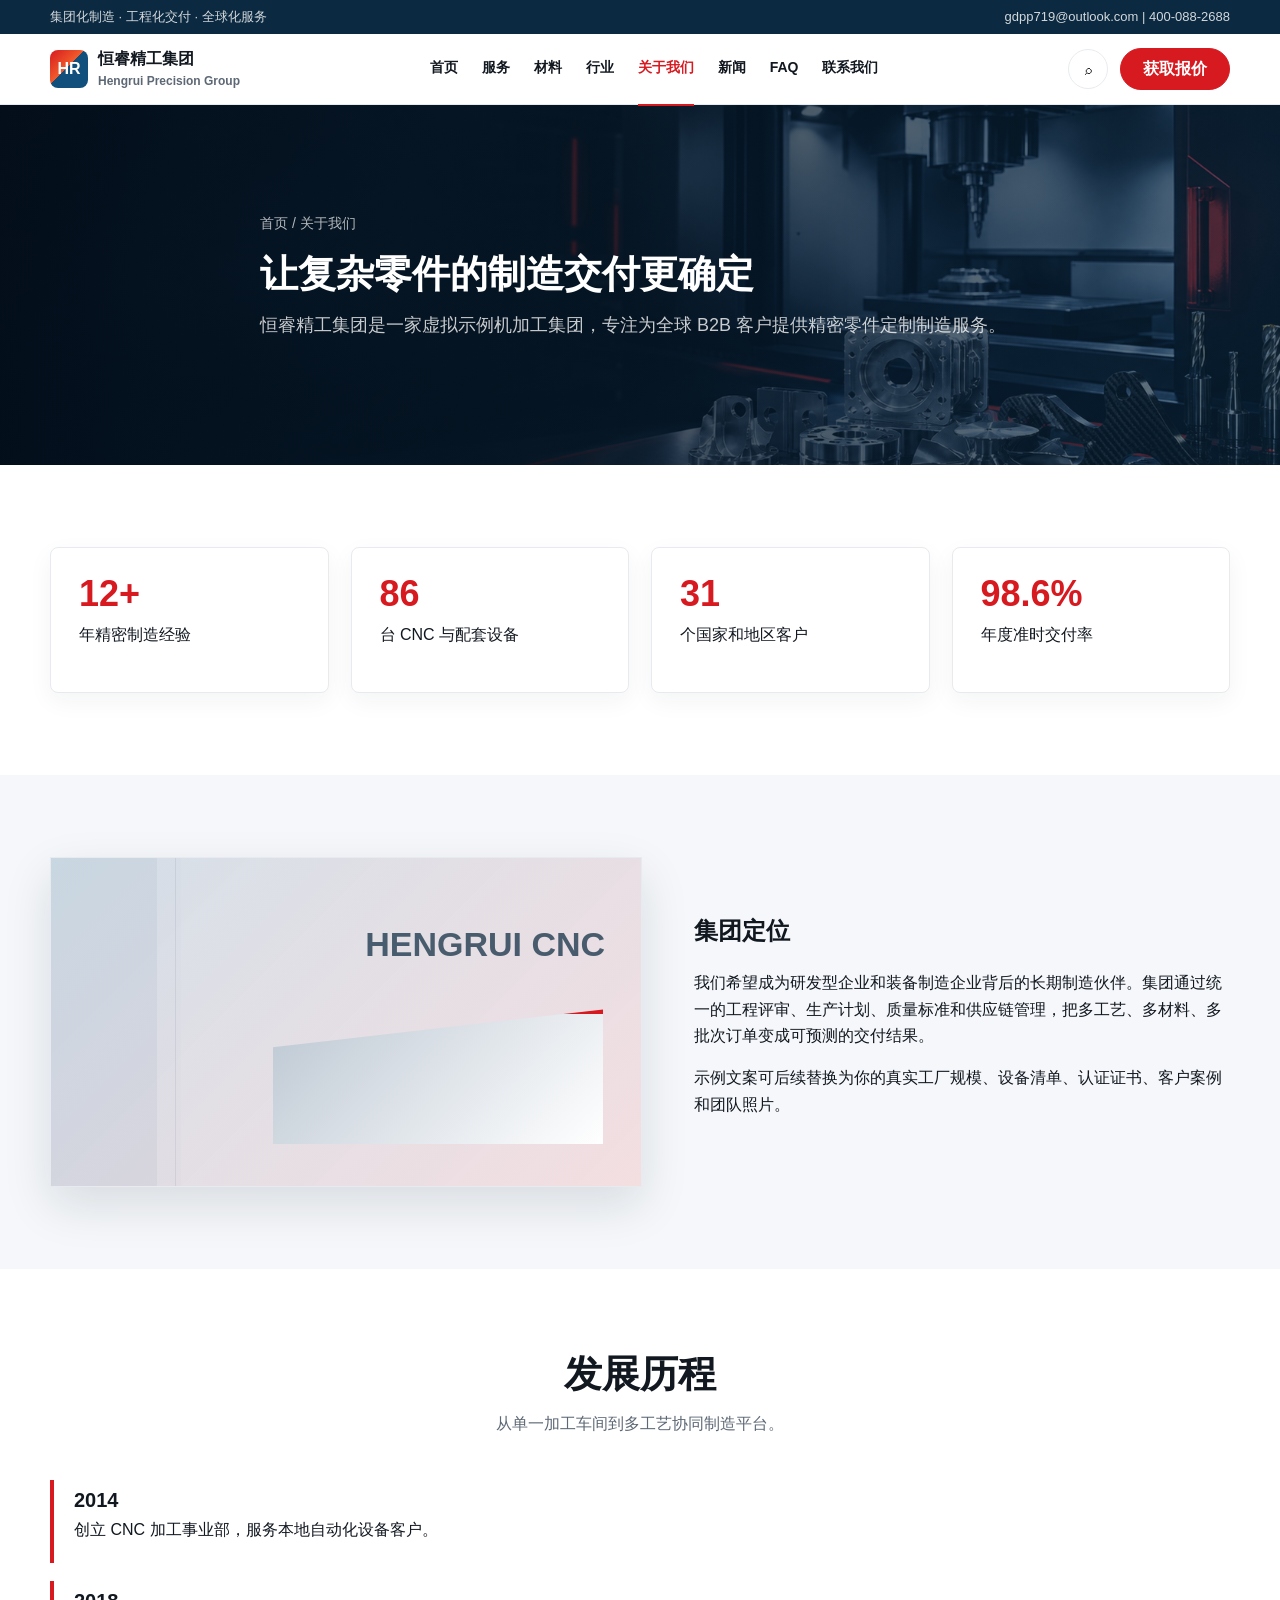
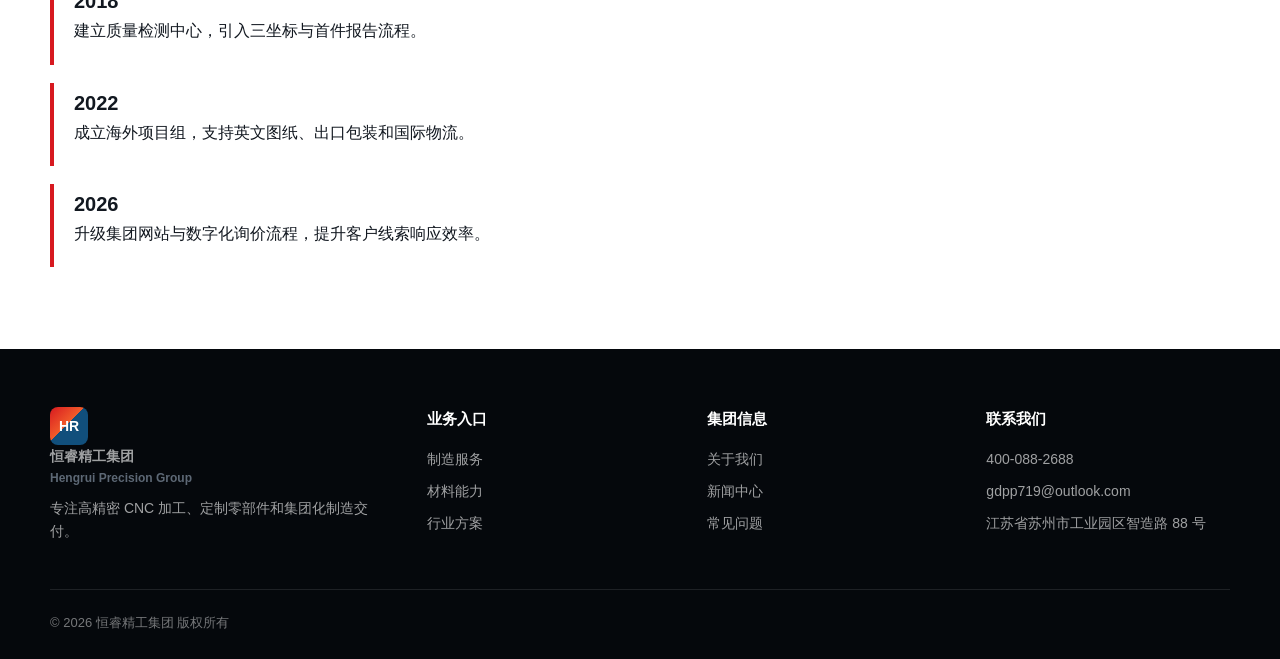
==== about.html @ 9d96287d "Add files via upload" ====
<!doctype html><html lang="zh-CN"><head><meta charset="utf-8"><meta name="viewport" content="width=device-width, initial-scale=1"><title>关于我们 | 恒睿精工集团</title><link rel="stylesheet" href="styles.css"></head><body>
<div class="topbar"><div class="container"><span>集团化制造 · 工程化交付 · 全球化服务</span><span>gdpp719@outlook.com | 400-088-2688</span></div></div>
<header class="site-header"><nav class="container nav"><a class="brand" href="index.html"><span class="brand-mark">HR</span><span>恒睿精工集团<small>Hengrui Precision Group</small></span></a><div class="nav-links"><a href="index.html">首页</a><a href="services.html">服务</a><a href="materials.html">材料</a><a href="industries.html">行业</a><a class="active" href="about.html">关于我们</a><a href="news.html">新闻</a><a href="faq.html">FAQ</a><a href="contact.html">联系我们</a></div><div class="nav-actions"><button class="icon-btn" aria-label="搜索">⌕</button><a class="btn" href="contact.html">获取报价</a><button class="menu-toggle" aria-label="菜单">☰</button></div></nav></header>
<main><section class="page-hero"><div class="container page-intro"><div class="crumb">首页 / 关于我们</div><h1>让复杂零件的制造交付更确定</h1><p>恒睿精工集团是一家虚拟示例机加工集团，专注为全球 B2B 客户提供精密零件定制制造服务。</p></div></section>
<section class="section"><div class="container metric-grid"><div class="metric"><strong>12+</strong><p>年精密制造经验</p></div><div class="metric"><strong>86</strong><p>台 CNC 与配套设备</p></div><div class="metric"><strong>31</strong><p>个国家和地区客户</p></div><div class="metric"><strong>98.6%</strong><p>年度准时交付率</p></div></div></section>
<section class="section soft"><div class="container split"><div class="factory-panel"></div><div><h2>集团定位</h2><p>我们希望成为研发型企业和装备制造企业背后的长期制造伙伴。集团通过统一的工程评审、生产计划、质量标准和供应链管理，把多工艺、多材料、多批次订单变成可预测的交付结果。</p><p>示例文案可后续替换为你的真实工厂规模、设备清单、认证证书、客户案例和团队照片。</p></div></div></section>
<section class="section"><div class="container"><div class="section-head"><h2>发展历程</h2><p>从单一加工车间到多工艺协同制造平台。</p></div><div class="timeline"><div class="timeline-item"><strong>2014</strong><p>创立 CNC 加工事业部，服务本地自动化设备客户。</p></div><div class="timeline-item"><strong>2018</strong><p>建立质量检测中心，引入三坐标与首件报告流程。</p></div><div class="timeline-item"><strong>2022</strong><p>成立海外项目组，支持英文图纸、出口包装和国际物流。</p></div><div class="timeline-item"><strong>2026</strong><p>升级集团网站与数字化询价流程，提升客户线索响应效率。</p></div></div></div></section></main>
<footer class="site-footer"><div class="container footer-grid"><div><a class="brand" href="index.html"><span class="brand-mark">HR</span><span>恒睿精工集团<small>Hengrui Precision Group</small></span></a><p>专注高精密 CNC 加工、定制零部件和集团化制造交付。</p></div><div><h3>业务入口</h3><a href="services.html">制造服务</a><a href="materials.html">材料能力</a><a href="industries.html">行业方案</a></div><div><h3>集团信息</h3><a href="about.html">关于我们</a><a href="news.html">新闻中心</a><a href="faq.html">常见问题</a></div><div><h3>联系我们</h3><p>400-088-2688</p><p>gdpp719@outlook.com</p><p>江苏省苏州市工业园区智造路 88 号</p></div></div><div class="container copyright">© 2026 恒睿精工集团 版权所有</div></footer><script src="script.js"></script></body></html>
---- styles.css ----
:root {
  --ink: #121820;
  --muted: #5d6875;
  --line: #e7ebef;
  --soft: #f5f7fa;
  --navy: #0b2940;
  --blue: #114f7c;
  --red: #d71920;
  --red-dark: #a90f15;
  --white: #fff;
  --shadow: 0 18px 45px rgba(15, 31, 45, .12);
}

* { box-sizing: border-box; }
html { scroll-behavior: smooth; }
body {
  margin: 0;
  color: var(--ink);
  font-family: Arial, "Microsoft YaHei", "PingFang SC", sans-serif;
  background: var(--white);
  line-height: 1.65;
}

a { color: inherit; text-decoration: none; }
img { max-width: 100%; display: block; }
.container { width: min(1180px, calc(100% - 40px)); margin: 0 auto; }

.topbar {
  background: var(--navy);
  color: rgba(255,255,255,.82);
  font-size: 13px;
}
.topbar .container {
  min-height: 34px;
  display: flex;
  align-items: center;
  justify-content: space-between;
  gap: 18px;
}

.site-header {
  position: sticky;
  top: 0;
  z-index: 20;
  background: rgba(255,255,255,.96);
  backdrop-filter: blur(14px);
  border-bottom: 1px solid var(--line);
}
.nav {
  height: 70px;
  display: flex;
  align-items: center;
  justify-content: space-between;
  gap: 24px;
}
.brand {
  display: flex;
  align-items: center;
  gap: 10px;
  font-weight: 800;
  letter-spacing: 0;
}
.brand-mark {
  width: 38px;
  height: 38px;
  display: grid;
  place-items: center;
  color: #fff;
  background: linear-gradient(135deg, var(--red), #f15b2a 45%, var(--blue) 46%);
  border-radius: 8px;
  font-weight: 900;
}
.brand small { display: block; color: var(--muted); font-size: 12px; font-weight: 600; }
.nav-links {
  display: flex;
  align-items: center;
  gap: 24px;
  font-size: 14px;
  font-weight: 700;
}
.nav-links a { padding: 24px 0; border-bottom: 2px solid transparent; }
.nav-links a:hover, .nav-links a.active { color: var(--red); border-color: var(--red); }
.nav-actions { display: flex; align-items: center; gap: 12px; }
.icon-btn, .menu-toggle {
  width: 40px;
  height: 40px;
  border: 1px solid var(--line);
  background: #fff;
  border-radius: 50%;
  display: grid;
  place-items: center;
  cursor: pointer;
}
.menu-toggle { display: none; }
.btn {
  display: inline-flex;
  align-items: center;
  justify-content: center;
  min-height: 42px;
  padding: 0 22px;
  border-radius: 999px;
  background: var(--red);
  color: #fff;
  border: 1px solid var(--red);
  font-weight: 800;
  cursor: pointer;
  transition: .2s ease;
}
.btn:hover { background: var(--red-dark); border-color: var(--red-dark); transform: translateY(-1px); }
.btn.secondary { background: transparent; color: #fff; border-color: rgba(255,255,255,.55); }
.btn.light { background: #fff; color: var(--red); border-color: #fff; }

.hero {
  min-height: 560px;
  color: #fff;
  position: relative;
  overflow: hidden;
  background:
    linear-gradient(90deg, rgba(3,14,26,.94), rgba(3,14,26,.74) 43%, rgba(3,14,26,.25)),
    url("assets/hero-cnc.png") center / cover no-repeat;
}
.hero .container {
  min-height: 560px;
  display: grid;
  align-items: center;
}
.hero-copy { max-width: 620px; padding: 50px 0 76px; }
.eyebrow {
  color: var(--red);
  text-transform: uppercase;
  font-weight: 900;
  font-size: 13px;
  letter-spacing: .08em;
}
h1, h2, h3, p { margin-top: 0; }
h1 {
  font-size: clamp(36px, 5vw, 64px);
  line-height: 1.08;
  margin-bottom: 22px;
  letter-spacing: 0;
}
.hero p { color: rgba(255,255,255,.82); font-size: 18px; max-width: 560px; }
.hero-actions { display: flex; flex-wrap: wrap; gap: 14px; margin-top: 28px; }

.section { padding: 82px 0; }
.section.soft { background: var(--soft); }
.section.dark {
  background: linear-gradient(135deg, var(--navy), #155b86);
  color: #fff;
}
.section-head {
  max-width: 780px;
  margin: 0 auto 42px;
  text-align: center;
}
.section-head h2, .page-intro h1 { font-size: clamp(28px, 3vw, 42px); line-height: 1.2; margin-bottom: 14px; }
.section-head p, .page-intro p { color: var(--muted); }
.section.dark .section-head p { color: rgba(255,255,255,.76); }

.split {
  display: grid;
  grid-template-columns: 1.05fr .95fr;
  gap: 52px;
  align-items: center;
}
.factory-panel {
  min-height: 330px;
  background:
    linear-gradient(135deg, rgba(17,79,124,.15), rgba(215,25,32,.12)),
    linear-gradient(90deg, #e9eef3 0 18%, transparent 18% 22%, #f7f9fb 22%),
    repeating-linear-gradient(90deg, rgba(11,41,64,.08) 0 1px, transparent 1px 62px);
  border: 1px solid var(--line);
  box-shadow: var(--shadow);
  position: relative;
  overflow: hidden;
}
.factory-panel::before {
  content: "HENGRUI CNC";
  position: absolute;
  right: 36px;
  top: 58px;
  color: rgba(11,41,64,.72);
  font-size: 34px;
  font-weight: 900;
}
.factory-panel::after {
  content: "";
  position: absolute;
  inset: auto 38px 42px auto;
  width: 56%;
  height: 130px;
  background: linear-gradient(135deg, #bdc8d3, #fff);
  clip-path: polygon(0 28%, 100% 0, 100% 100%, 0 100%);
  border-top: 5px solid var(--red);
}

.feature-row, .cap-grid, .material-grid, .news-grid, .metric-grid, .industry-grid {
  display: grid;
  gap: 22px;
}
.feature-row { grid-template-columns: repeat(4, 1fr); margin-top: 38px; }
.cap-grid, .material-grid { grid-template-columns: repeat(3, 1fr); }
.news-grid { grid-template-columns: repeat(4, 1fr); }
.metric-grid { grid-template-columns: repeat(4, 1fr); }
.industry-grid { grid-template-columns: repeat(3, 1fr); }

.feature, .cap-card, .material-card, .news-card, .metric, .industry-card, .contact-card, .form-card {
  background: #fff;
  border: 1px solid var(--line);
  border-radius: 8px;
  box-shadow: 0 8px 24px rgba(20, 32, 44, .05);
}
.feature { text-align: center; padding: 24px 18px; }
.feature .symbol, .cap-icon {
  width: 62px;
  height: 62px;
  border-radius: 50%;
  background: var(--blue);
  color: #fff;
  display: grid;
  place-items: center;
  margin: 0 auto 16px;
  font-size: 28px;
  font-weight: 900;
}
.feature h3, .cap-card h3, .material-card h3, .news-card h3, .industry-card h3 { font-size: 18px; margin-bottom: 8px; }
.feature p, .cap-card p, .material-card p, .news-card p, .industry-card p, .contact-card p { color: var(--muted); font-size: 14px; margin-bottom: 0; }

.cap-card { padding: 34px 24px; text-align: center; }
.process {
  display: grid;
  grid-template-columns: repeat(5, 1fr);
  gap: 18px;
}
.process-step {
  background: #fff;
  color: var(--ink);
  border-top: 4px solid var(--red);
  padding: 24px 18px;
  min-height: 132px;
}
.process-step strong { display: block; margin-bottom: 8px; }
.process-step span { color: var(--muted); font-size: 13px; }

.material-card, .news-card, .industry-card { overflow: hidden; }
.visual {
  height: 190px;
  background: linear-gradient(135deg, #dfe7ee, #fff);
  position: relative;
}
.visual.part-a::before, .visual.part-b::before, .visual.part-c::before, .visual.part-d::before, .visual.part-e::before, .visual.part-f::before {
  content: "";
  position: absolute;
  inset: 34px;
  background: linear-gradient(145deg, #f8fbfd, #9aa8b5);
  box-shadow: inset -12px -12px 18px rgba(0,0,0,.12), 0 12px 24px rgba(11,41,64,.16);
}
.visual.part-a::before { border-radius: 16px; clip-path: polygon(8% 20%, 92% 8%, 86% 78%, 16% 92%); }
.visual.part-b::before { border-radius: 50%; }
.visual.part-c::before { clip-path: polygon(2% 44%, 38% 20%, 50% 4%, 61% 23%, 98% 43%, 63% 56%, 80% 96%, 50% 72%, 20% 96%, 37% 56%); }
.visual.part-d::before { border-radius: 45% 45% 18% 18%; }
.visual.part-e::before { clip-path: polygon(50% 0, 61% 35%, 98% 35%, 68% 56%, 80% 96%, 50% 72%, 20% 96%, 32% 56%, 2% 35%, 39% 35%); }
.visual.part-f::before { border-radius: 12px 42px 12px 42px; }
.material-card .body, .news-card .body, .industry-card .body { padding: 20px; }

.industry-band {
  display: grid;
  grid-template-columns: .8fr 1.2fr;
  gap: 46px;
  align-items: center;
}
.industry-list { display: grid; gap: 12px; }
.industry-list a {
  display: flex;
  align-items: center;
  gap: 12px;
  padding: 13px 16px;
  background: #fff;
  border: 1px solid var(--line);
  font-weight: 800;
}
.mosaic {
  display: grid;
  grid-template-columns: repeat(2, 1fr);
  gap: 12px;
}
.mosaic div {
  aspect-ratio: 16/10;
  background:
    linear-gradient(135deg, rgba(11,41,64,.25), rgba(215,25,32,.08)),
    repeating-linear-gradient(45deg, #d9e1e8 0 9px, #f7f9fb 9px 18px);
}

.page-hero {
  min-height: 360px;
  color: #fff;
  background:
    linear-gradient(90deg, rgba(3,14,26,.9), rgba(11,41,64,.62)),
    url("assets/hero-cnc.png") center / cover no-repeat;
  display: grid;
  align-items: center;
}
.page-intro { max-width: 760px; padding: 70px 0; }
.page-intro p { color: rgba(255,255,255,.78); font-size: 18px; }
.crumb { color: rgba(255,255,255,.7); font-size: 14px; margin-bottom: 16px; }

.metric { padding: 28px; }
.metric strong { display: block; color: var(--red); font-size: 36px; line-height: 1; margin-bottom: 10px; }
.timeline { display: grid; gap: 18px; }
.timeline-item { border-left: 4px solid var(--red); padding: 4px 0 4px 20px; }
.timeline-item strong { display: block; font-size: 20px; }

.faq-item { border-bottom: 1px solid var(--line); }
.faq-question {
  width: 100%;
  padding: 22px 0;
  border: 0;
  background: transparent;
  display: flex;
  justify-content: space-between;
  align-items: center;
  text-align: left;
  font-size: 16px;
  font-weight: 800;
  cursor: pointer;
}
.faq-answer { display: none; color: var(--muted); padding: 0 38px 22px 0; }
.faq-item.open .faq-answer { display: block; }

.contact-layout {
  display: grid;
  grid-template-columns: .9fr 1.1fr;
  gap: 32px;
}
.contact-card, .form-card { padding: 28px; }
.contact-card + .contact-card { margin-top: 18px; }
.form-grid { display: grid; grid-template-columns: repeat(2, 1fr); gap: 18px; }
label { display: block; font-weight: 800; font-size: 14px; margin-bottom: 8px; }
input, select, textarea {
  width: 100%;
  border: 1px solid var(--line);
  border-radius: 6px;
  padding: 13px 14px;
  font: inherit;
  background: #fff;
}
textarea { min-height: 132px; resize: vertical; }
.full { grid-column: 1 / -1; }
.form-note { color: var(--muted); font-size: 13px; margin: 14px 0 0; }
.lead-actions { display: flex; flex-wrap: wrap; gap: 12px; margin-top: 18px; }
.success {
  display: none;
  margin-top: 18px;
  padding: 12px 14px;
  background: #eef8f1;
  color: #1d6b36;
  border: 1px solid #cdebd4;
}

.cta-strip {
  background: var(--blue);
  color: #fff;
  padding: 34px 0;
}
.cta-strip .container {
  display: flex;
  align-items: center;
  justify-content: space-between;
  gap: 24px;
}
.cta-strip p { margin-bottom: 0; color: rgba(255,255,255,.78); }

.site-footer {
  background: #05080c;
  color: #fff;
  padding: 58px 0 26px;
}
.footer-grid {
  display: grid;
  grid-template-columns: 1.4fr repeat(3, 1fr);
  gap: 36px;
}
.footer-grid h3 { font-size: 15px; margin-bottom: 16px; }
.footer-grid a, .footer-grid p { color: rgba(255,255,255,.62); font-size: 14px; display: block; margin: 0 0 9px; }
.copyright {
  margin-top: 36px;
  padding-top: 22px;
  border-top: 1px solid rgba(255,255,255,.1);
  color: rgba(255,255,255,.45);
  font-size: 13px;
}

@media (max-width: 920px) {
  .menu-toggle { display: grid; }
  .nav-links {
    position: absolute;
    left: 0;
    right: 0;
    top: 70px;
    display: none;
    padding: 10px 20px 22px;
    background: #fff;
    border-bottom: 1px solid var(--line);
    flex-direction: column;
    align-items: flex-start;
    gap: 0;
  }
  .nav-links.open { display: flex; }
  .nav-links a { width: 100%; padding: 14px 0; }
  .nav-actions .btn { display: none; }
  .split, .industry-band, .contact-layout { grid-template-columns: 1fr; }
  .feature-row, .cap-grid, .material-grid, .news-grid, .metric-grid, .industry-grid, .process {
    grid-template-columns: repeat(2, 1fr);
  }
}

@media (max-width: 620px) {
  .container { width: min(100% - 28px, 1180px); }
  .topbar .container { justify-content: center; text-align: center; }
  .topbar span:last-child { display: none; }
  .hero, .hero .container { min-height: 520px; }
  .hero-copy { padding: 46px 0; }
  .section { padding: 58px 0; }
  .feature-row, .cap-grid, .material-grid, .news-grid, .metric-grid, .industry-grid, .process, .form-grid {
    grid-template-columns: 1fr;
  }
  .cta-strip .container { align-items: flex-start; flex-direction: column; }
  .footer-grid { grid-template-columns: 1fr; }
}
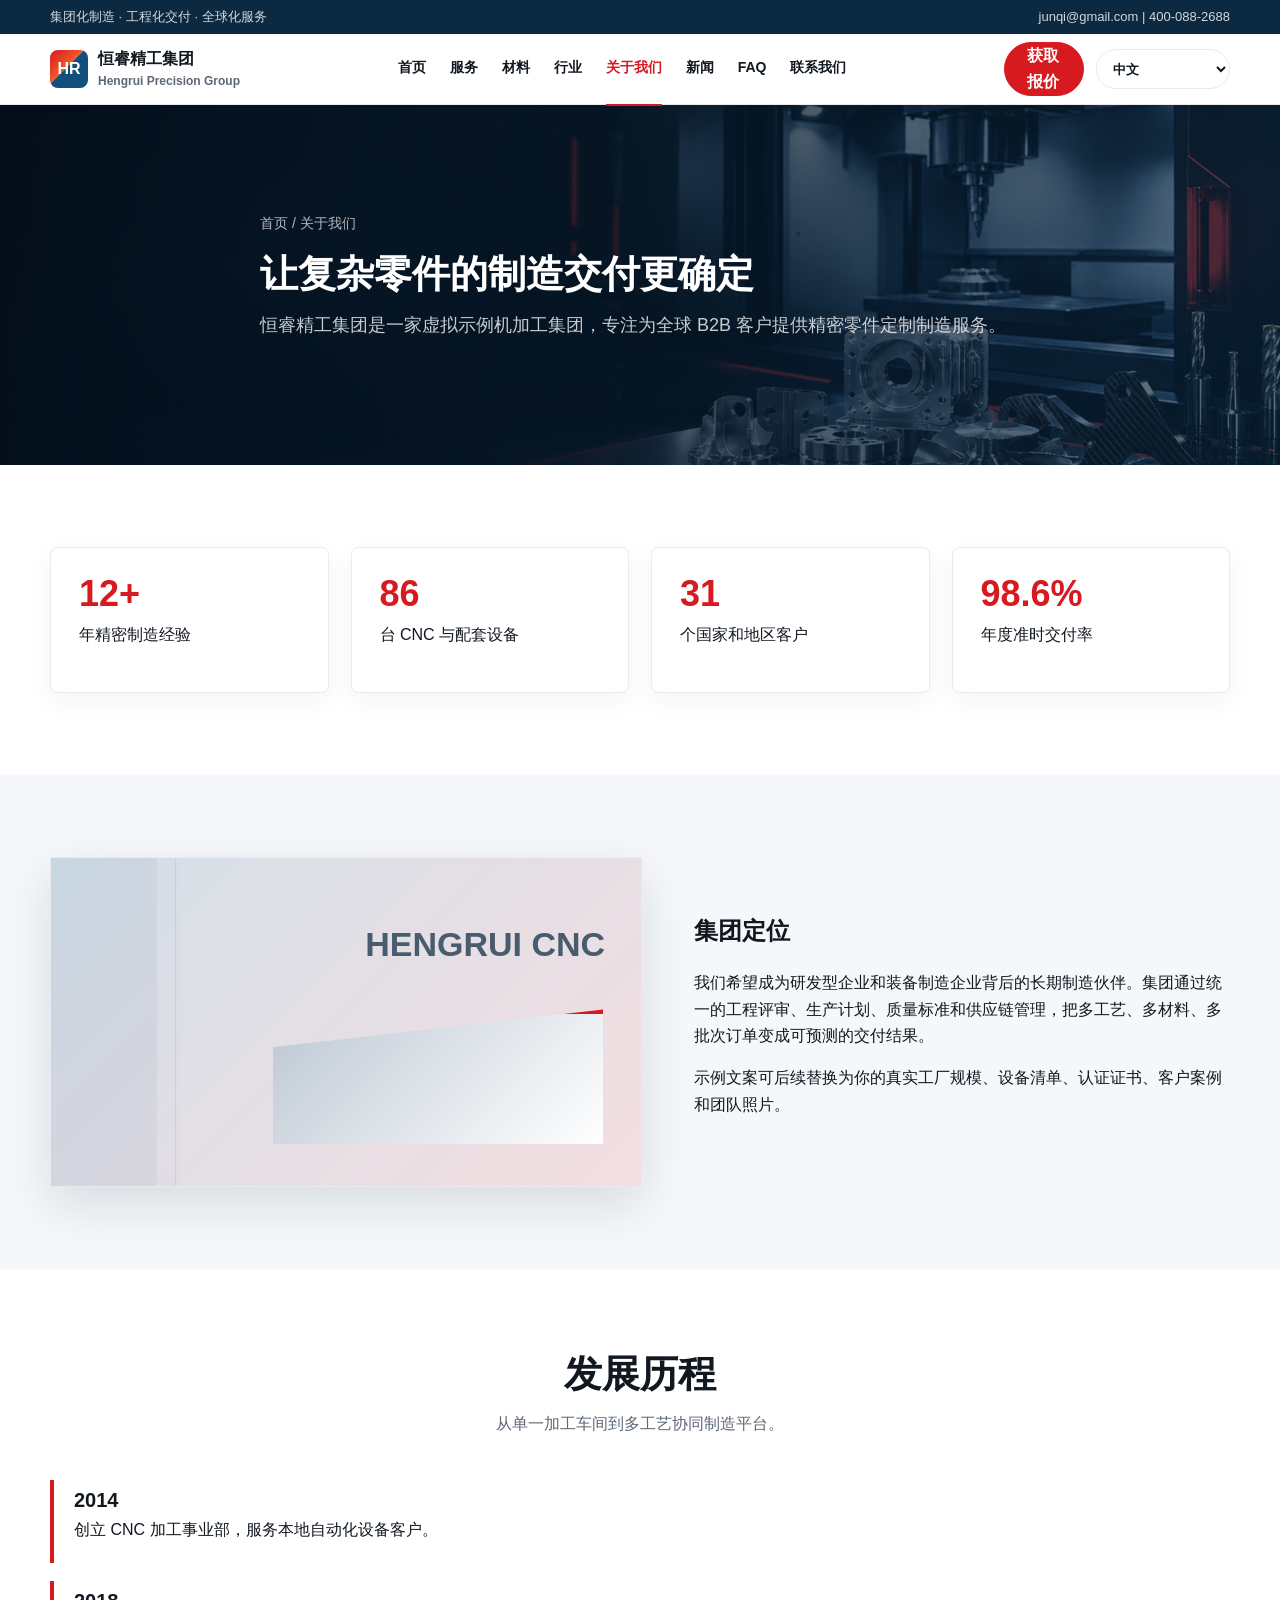
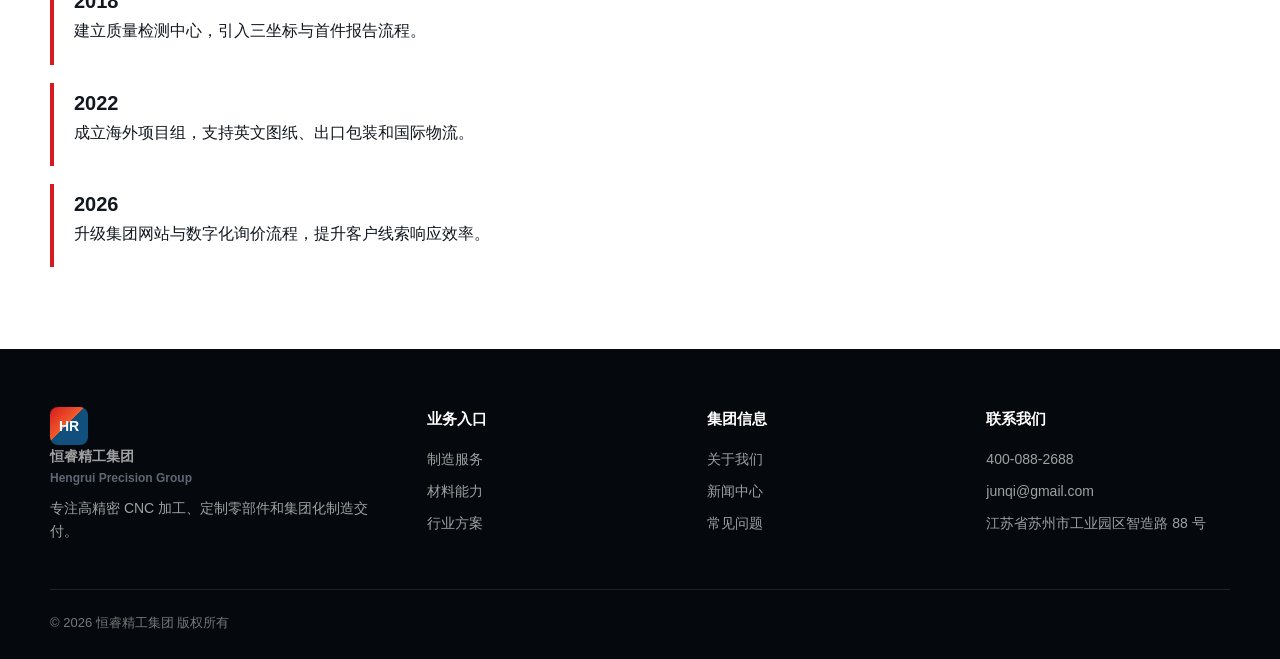
==== commit 447496fb: "Add files via upload" ====
--- a/about.html
+++ b/about.html
@@ -1,8 +1,8 @@
 <!doctype html><html lang="zh-CN"><head><meta charset="utf-8"><meta name="viewport" content="width=device-width, initial-scale=1"><title>关于我们 | 恒睿精工集团</title><link rel="stylesheet" href="styles.css"></head><body>
-<div class="topbar"><div class="container"><span>集团化制造 · 工程化交付 · 全球化服务</span><span>gdpp719@outlook.com | 400-088-2688</span></div></div>
-<header class="site-header"><nav class="container nav"><a class="brand" href="index.html"><span class="brand-mark">HR</span><span>恒睿精工集团<small>Hengrui Precision Group</small></span></a><div class="nav-links"><a href="index.html">首页</a><a href="services.html">服务</a><a href="materials.html">材料</a><a href="industries.html">行业</a><a class="active" href="about.html">关于我们</a><a href="news.html">新闻</a><a href="faq.html">FAQ</a><a href="contact.html">联系我们</a></div><div class="nav-actions"><button class="icon-btn" aria-label="搜索">⌕</button><a class="btn" href="contact.html">获取报价</a><button class="menu-toggle" aria-label="菜单">☰</button></div></nav></header>
+<div class="topbar"><div class="container"><span>集团化制造 · 工程化交付 · 全球化服务</span><span>junqi@gmail.com | 400-088-2688</span></div></div>
+<header class="site-header"><nav class="container nav"><a class="brand" href="index.html"><span class="brand-mark">HR</span><span>恒睿精工集团<small>Hengrui Precision Group</small></span></a><div class="nav-links"><a href="index.html">首页</a><a href="services.html">服务</a><a href="materials.html">材料</a><a href="industries.html">行业</a><a class="active" href="about.html">关于我们</a><a href="news.html">新闻</a><a href="faq.html">FAQ</a><a href="contact.html">联系我们</a></div><div class="nav-actions"><a class="btn" href="contact.html">获取报价</a><select class="language-select" aria-label="Language"><option value="zh">中文</option><option value="en">English</option><option value="ko">한국어</option><option value="ja">日本語</option><option value="es">Español</option></select><button class="menu-toggle" aria-label="菜单">☰</button></div></nav></header>
 <main><section class="page-hero"><div class="container page-intro"><div class="crumb">首页 / 关于我们</div><h1>让复杂零件的制造交付更确定</h1><p>恒睿精工集团是一家虚拟示例机加工集团，专注为全球 B2B 客户提供精密零件定制制造服务。</p></div></section>
 <section class="section"><div class="container metric-grid"><div class="metric"><strong>12+</strong><p>年精密制造经验</p></div><div class="metric"><strong>86</strong><p>台 CNC 与配套设备</p></div><div class="metric"><strong>31</strong><p>个国家和地区客户</p></div><div class="metric"><strong>98.6%</strong><p>年度准时交付率</p></div></div></section>
 <section class="section soft"><div class="container split"><div class="factory-panel"></div><div><h2>集团定位</h2><p>我们希望成为研发型企业和装备制造企业背后的长期制造伙伴。集团通过统一的工程评审、生产计划、质量标准和供应链管理，把多工艺、多材料、多批次订单变成可预测的交付结果。</p><p>示例文案可后续替换为你的真实工厂规模、设备清单、认证证书、客户案例和团队照片。</p></div></div></section>
 <section class="section"><div class="container"><div class="section-head"><h2>发展历程</h2><p>从单一加工车间到多工艺协同制造平台。</p></div><div class="timeline"><div class="timeline-item"><strong>2014</strong><p>创立 CNC 加工事业部，服务本地自动化设备客户。</p></div><div class="timeline-item"><strong>2018</strong><p>建立质量检测中心，引入三坐标与首件报告流程。</p></div><div class="timeline-item"><strong>2022</strong><p>成立海外项目组，支持英文图纸、出口包装和国际物流。</p></div><div class="timeline-item"><strong>2026</strong><p>升级集团网站与数字化询价流程，提升客户线索响应效率。</p></div></div></div></section></main>
-<footer class="site-footer"><div class="container footer-grid"><div><a class="brand" href="index.html"><span class="brand-mark">HR</span><span>恒睿精工集团<small>Hengrui Precision Group</small></span></a><p>专注高精密 CNC 加工、定制零部件和集团化制造交付。</p></div><div><h3>业务入口</h3><a href="services.html">制造服务</a><a href="materials.html">材料能力</a><a href="industries.html">行业方案</a></div><div><h3>集团信息</h3><a href="about.html">关于我们</a><a href="news.html">新闻中心</a><a href="faq.html">常见问题</a></div><div><h3>联系我们</h3><p>400-088-2688</p><p>gdpp719@outlook.com</p><p>江苏省苏州市工业园区智造路 88 号</p></div></div><div class="container copyright">© 2026 恒睿精工集团 版权所有</div></footer><script src="script.js"></script></body></html>
+<footer class="site-footer"><div class="container footer-grid"><div><a class="brand" href="index.html"><span class="brand-mark">HR</span><span>恒睿精工集团<small>Hengrui Precision Group</small></span></a><p>专注高精密 CNC 加工、定制零部件和集团化制造交付。</p></div><div><h3>业务入口</h3><a href="services.html">制造服务</a><a href="materials.html">材料能力</a><a href="industries.html">行业方案</a></div><div><h3>集团信息</h3><a href="about.html">关于我们</a><a href="news.html">新闻中心</a><a href="faq.html">常见问题</a></div><div><h3>联系我们</h3><p>400-088-2688</p><p>junqi@gmail.com</p><p>江苏省苏州市工业园区智造路 88 号</p></div></div><div class="container copyright">© 2026 恒睿精工集团 版权所有</div></footer><script src="script.js"></script></body></html>
--- a/styles.css
+++ b/styles.css
@@ -81,6 +81,18 @@
 .nav-links a { padding: 24px 0; border-bottom: 2px solid transparent; }
 .nav-links a:hover, .nav-links a.active { color: var(--red); border-color: var(--red); }
 .nav-actions { display: flex; align-items: center; gap: 12px; }
+.language-select {
+  height: 40px;
+  min-width: 104px;
+  border: 1px solid var(--line);
+  border-radius: 999px;
+  background: #fff;
+  color: var(--ink);
+  padding: 0 12px;
+  font-size: 13px;
+  font-weight: 800;
+  cursor: pointer;
+}
 .icon-btn, .menu-toggle {
   width: 40px;
   height: 40px;
@@ -408,6 +420,7 @@
   .nav-links.open { display: flex; }
   .nav-links a { width: 100%; padding: 14px 0; }
   .nav-actions .btn { display: none; }
+  .language-select { min-width: 92px; }
   .split, .industry-band, .contact-layout { grid-template-columns: 1fr; }
   .feature-row, .cap-grid, .material-grid, .news-grid, .metric-grid, .industry-grid, .process {
     grid-template-columns: repeat(2, 1fr);
